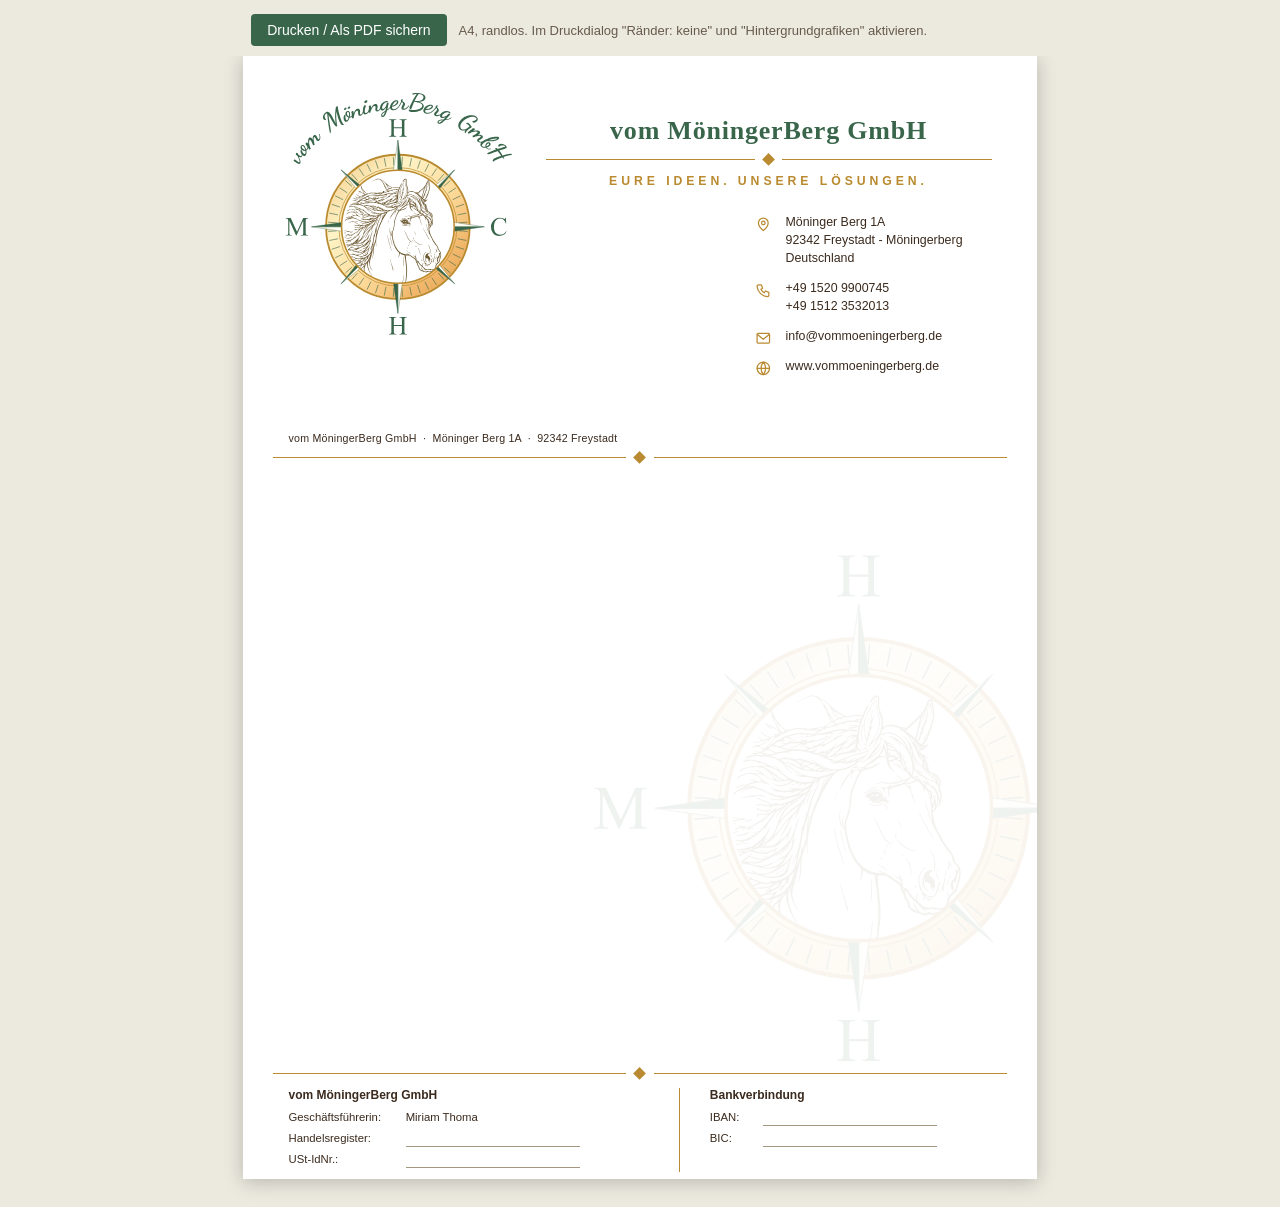
==== briefbogen.html @ 2db9566d "Briefbogen (PDF + HTML) mit neuem Logo Co-Authored-By: Claude Fable 5 <noreply@anthropic.com>" ====
<!DOCTYPE html><html lang="de"><head><meta charset="utf-8"><title>Briefbogen — vom MöningerBerg GmbH</title>
<style>
  :root {
    --gold: #b98a2f;
    --gold-hell: #e3b95c;
    --gruen: #39664b;
    --braun: #3b2a1d;
    --linie: #a3987f;
    --buehne: #eceadf;
    --buehne-text: #3b2a1d;
  }
  @media (prefers-color-scheme: dark) {
    :root { --buehne: #211f1a; --buehne-text: #e8e2d2; }
  }
  :root[data-theme="dark"] { --buehne: #211f1a; --buehne-text: #e8e2d2; }
  :root[data-theme="light"] { --buehne: #eceadf; --buehne-text: #3b2a1d; }

  * { box-sizing: border-box; margin: 0; padding: 0; }
  body { background: var(--buehne); color: var(--buehne-text);
         font-family: -apple-system, "Segoe UI", "Helvetica Neue", Arial, sans-serif; }

  .werkzeuge { max-width: 210mm; margin: 0 auto; padding: 14px 8px 10px;
               display: flex; align-items: center; gap: 12px; flex-wrap: wrap; }
  .werkzeuge p { font-size: 13px; opacity: 0.75; }
  .werkzeuge button { border: none; border-radius: 4px; background: var(--gruen); color: #fff;
                      font-size: 14px; padding: 8px 16px; cursor: pointer; }
  .werkzeuge button:hover { background: #2c5039; }
  .werkzeuge button:focus-visible { outline: 2px solid var(--gold); outline-offset: 2px; }

  .buehne { overflow-x: auto; padding: 0 8px 28px; }
  .sheet { position: relative; width: 210mm; height: 297mm; margin: 0 auto;
           background: #ffffff; color: var(--braun); overflow: hidden;
           box-shadow: 0 3px 18px rgba(0,0,0,0.22);
           -webkit-print-color-adjust: exact; print-color-adjust: exact; }

  /* ---------- Kopf ---------- */
  .kopf { position: absolute; top: 9mm; left: 10mm; right: 12mm;
          display: grid; grid-template-columns: 62mm 1fr; column-gap: 8mm; }
  .logo { width: 62mm; height: auto; display: block; }
  .kopf-rechts { padding-top: 7mm; }
  h1 { font-family: Georgia, "Times New Roman", serif; font-weight: 600;
       font-size: 19.5pt; letter-spacing: 0.03em; color: var(--gruen);
       text-align: center; white-space: nowrap; }
  .trenner { display: flex; align-items: center; gap: 2.5mm; margin: 2.2mm 0 2.6mm; }
  .trenner::before, .trenner::after { content: ""; flex: 1; height: 0.35mm; background: var(--gold); }
  .raute { width: 2.4mm; height: 2.4mm; background: var(--gold); transform: rotate(45deg); flex: none; }
  .claim { text-align: center; text-transform: uppercase; letter-spacing: 0.32em;
           font-size: 9.2pt; font-weight: 600; color: var(--gold); }

  .kontakt { list-style: none; margin: 7mm 2mm 0 auto; width: 62mm; }
  .kontakt li { display: grid; grid-template-columns: 7mm 1fr; column-gap: 2.5mm;
                align-items: start; font-size: 9.3pt; line-height: 1.45; margin-bottom: 3.2mm; }
  .kontakt svg { width: 4.4mm; height: 4.4mm; margin-top: 0.4mm; justify-self: center; }
  .kontakt a { color: inherit; text-decoration: none; }

  /* ---------- Absenderzeile + Goldlinie ---------- */
  .absender { position: absolute; top: 99.5mm; left: 12mm; font-size: 8pt;
              letter-spacing: 0.02em; color: var(--braun); }
  .goldlinie { position: absolute; left: 8mm; right: 8mm;
               display: flex; align-items: center; gap: 2.5mm; }
  .goldlinie::before, .goldlinie::after { content: ""; flex: 1; height: 0.35mm; background: var(--gold); }
  .goldlinie.oben { top: 105mm; }
  .goldlinie.unten { top: 268mm; }

  /* ---------- Wasserzeichen ---------- */
  .wasserzeichen { position: absolute; width: 146mm; right: -26mm; top: 128mm;
                   opacity: 0.075; pointer-events: none; }

  /* ---------- Fuss ---------- */
  .fuss { position: absolute; left: 12mm; right: 12mm; top: 273mm;
          display: grid; grid-template-columns: 1.15fr 1fr; column-gap: 8mm; }
  .fuss .spalte.bank { border-left: 0.35mm solid var(--gold); padding-left: 8mm; }
  .fuss strong { display: block; font-size: 9pt; margin-bottom: 1.8mm; color: var(--braun); }
  .fuss .zeile { display: grid; grid-template-columns: 31mm 1fr; font-size: 8.5pt;
                 line-height: 1.5; margin-bottom: 1.1mm; align-items: end; }
  .fuss .bank .zeile { grid-template-columns: 14mm 1fr; }
  .blank { display: inline-block; width: 46mm; border-bottom: 0.3mm solid var(--linie); height: 3.2mm; }

  /* ---------- Druck ---------- */
  @page { size: A4; margin: 0; }
  @media print {
    .werkzeuge { display: none; }
    body { background: #ffffff; }
    .buehne { overflow: visible; padding: 0; }
    .sheet { box-shadow: none; margin: 0; }
  }
</style></head><body>

<div class="werkzeuge">
  <button onclick="window.print()">Drucken / Als PDF sichern</button>
  <p>A4, randlos. Im Druckdialog "Ränder: keine" und "Hintergrundgrafiken" aktivieren.</p>
</div>

<div class="buehne">
<div class="sheet">

  <div class="kopf">
    <img class="logo" id="logo" src="[data-uri]" alt="Logo vom MöningerBerg GmbH">
    <div class="kopf-rechts">
      <h1>vom MöningerBerg GmbH</h1>
      <div class="trenner"><span class="raute"></span></div>
      <p class="claim">Eure Ideen. Unsere Lösungen.</p>
      <ul class="kontakt">
        <li>
          <svg viewBox="0 0 24 24" fill="none" stroke="#b98a2f" stroke-width="1.8" stroke-linecap="round" stroke-linejoin="round"><path d="M12 21s-7-5.6-7-11a7 7 0 0 1 14 0c0 5.4-7 11-7 11Z"/><circle cx="12" cy="10" r="2.6"/></svg>
          <span>Möninger Berg 1A<br>92342 Freystadt - Möningerberg<br>Deutschland</span>
        </li>
        <li>
          <svg viewBox="0 0 24 24" fill="none" stroke="#b98a2f" stroke-width="1.8" stroke-linecap="round" stroke-linejoin="round"><path d="M5 4h4l2 5-2.5 1.5a11 11 0 0 0 5 5L15 13l5 2v4a2 2 0 0 1-2 2A16 16 0 0 1 3 6a2 2 0 0 1 2-2Z"/></svg>
          <span>+49 1520 9900745<br>+49 1512 3532013</span>
        </li>
        <li>
          <svg viewBox="0 0 24 24" fill="none" stroke="#b98a2f" stroke-width="1.8" stroke-linecap="round" stroke-linejoin="round"><rect x="3" y="5" width="18" height="14" rx="1.5"/><path d="m3.5 6.5 8.5 7 8.5-7"/></svg>
          <span>info@vommoeningerberg.de</span>
        </li>
        <li>
          <svg viewBox="0 0 24 24" fill="none" stroke="#b98a2f" stroke-width="1.8" stroke-linecap="round" stroke-linejoin="round"><circle cx="12" cy="12" r="9"/><path d="M3 12h18M12 3a14 14 0 0 1 0 18M12 3a14 14 0 0 0 0 18"/></svg>
          <span>www.vommoeningerberg.de</span>
        </li>
      </ul>
    </div>
  </div>

  <p class="absender">vom MöningerBerg GmbH &nbsp;·&nbsp; Möninger Berg 1A &nbsp;·&nbsp; 92342 Freystadt</p>
  <div class="goldlinie oben"><span class="raute"></span></div>

  <img class="wasserzeichen" id="wm" src="[data-uri]" alt="">

  <div class="goldlinie unten"><span class="raute"></span></div>
  <div class="fuss">
    <div class="spalte">
      <strong>vom MöningerBerg GmbH</strong>
      <div class="zeile"><span>Geschäftsführerin:</span><span>Miriam Thoma</span></div>
      <div class="zeile"><span>Handelsregister:</span><span class="blank"></span></div>
      <div class="zeile"><span>USt-IdNr.:</span><span class="blank"></span></div>
    </div>
    <div class="spalte bank">
      <strong>Bankverbindung</strong>
      <div class="zeile"><span>IBAN:</span><span class="blank"></span></div>
      <div class="zeile"><span>BIC:</span><span class="blank"></span></div>
    </div>
  </div>

</div>
</div>
</body></html>
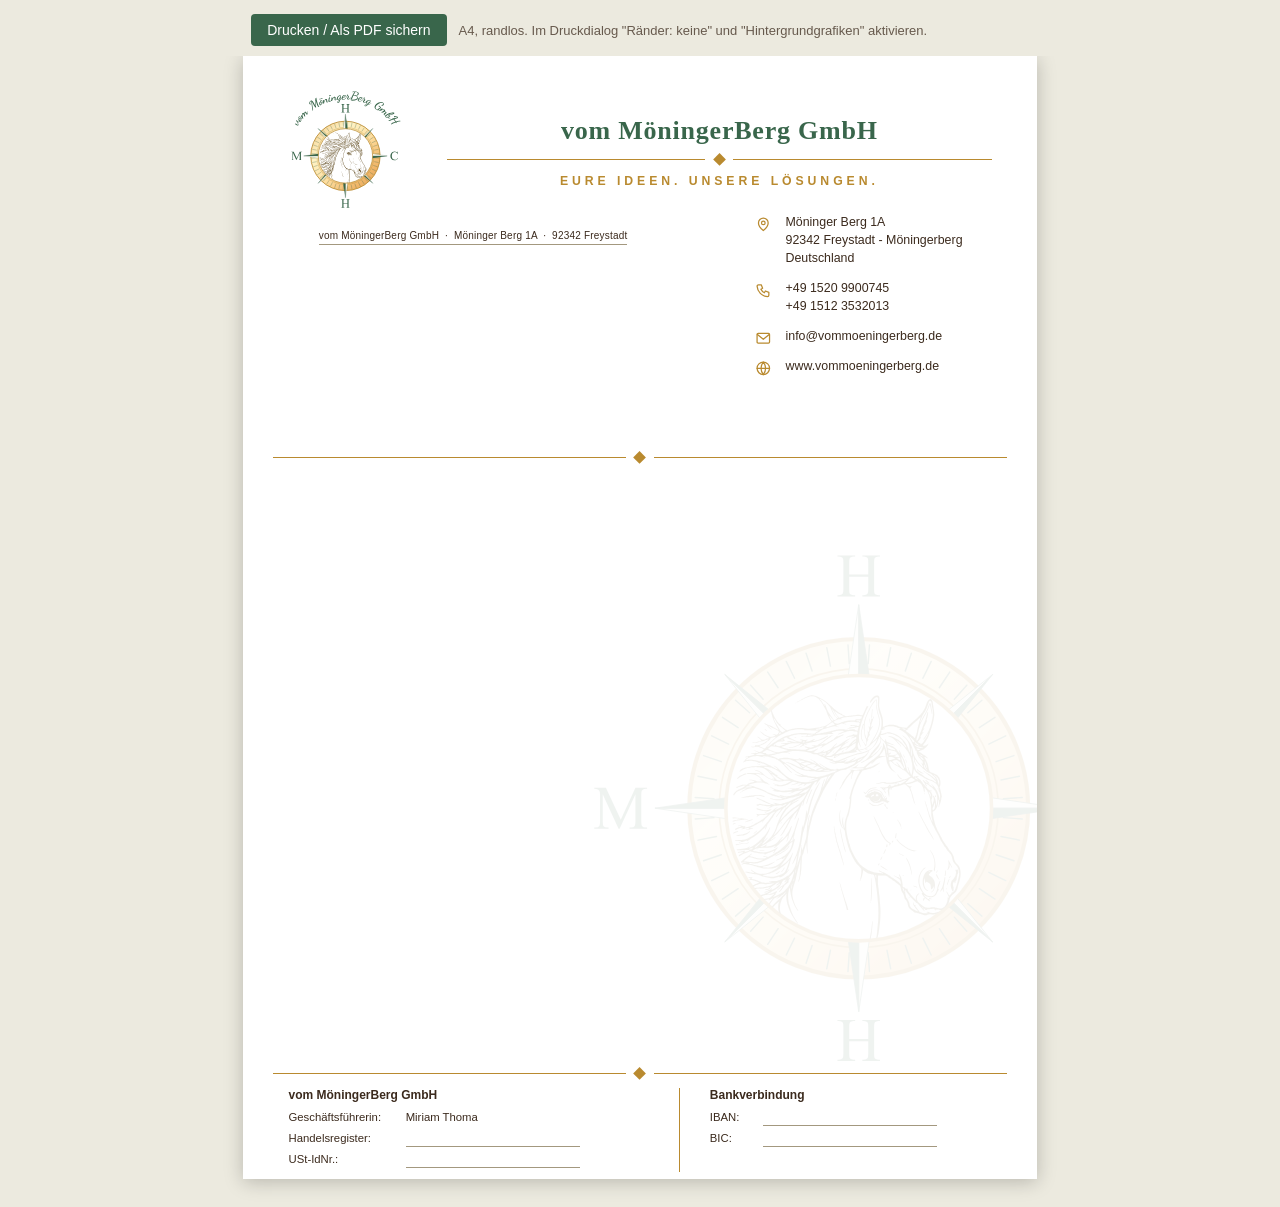
==== commit 177c51fb: "Briefbogen: Logo kleiner, Absenderzeile im Kuvertfenster, Platz fuer Empfaengeradresse Co-Authored-B" ====
--- a/briefbogen.html
+++ b/briefbogen.html
@@ -34,9 +34,10 @@
            -webkit-print-color-adjust: exact; print-color-adjust: exact; }
 
   /* ---------- Kopf ---------- */
-  .kopf { position: absolute; top: 9mm; left: 10mm; right: 12mm;
-          display: grid; grid-template-columns: 62mm 1fr; column-gap: 8mm; }
-  .logo { width: 62mm; height: auto; display: block; }
+  .kopf { position: absolute; top: 9mm; left: 12mm; right: 12mm;
+          display: grid; grid-template-columns: 30mm 1fr; column-gap: 12mm;
+          align-items: start; }
+  .logo { width: 30mm; height: auto; display: block; align-self: start; }
   .kopf-rechts { padding-top: 7mm; }
   h1 { font-family: Georgia, "Times New Roman", serif; font-weight: 600;
        font-size: 19.5pt; letter-spacing: 0.03em; color: var(--gruen);
@@ -54,8 +55,10 @@
   .kontakt a { color: inherit; text-decoration: none; }
 
   /* ---------- Absenderzeile + Goldlinie ---------- */
-  .absender { position: absolute; top: 99.5mm; left: 12mm; font-size: 8pt;
-              letter-spacing: 0.02em; color: var(--braun); }
+  /* Absenderzeile + Anschriftfeld liegen im Fenster eines DIN-Kuverts (Form B) */
+  .absender { position: absolute; top: 46mm; left: 20mm; font-size: 7.5pt;
+              letter-spacing: 0.02em; color: var(--braun);
+              padding-bottom: 0.8mm; border-bottom: 0.25mm solid var(--linie); }
   .goldlinie { position: absolute; left: 8mm; right: 8mm;
                display: flex; align-items: center; gap: 2.5mm; }
   .goldlinie::before, .goldlinie::after { content: ""; flex: 1; height: 0.35mm; background: var(--gold); }
